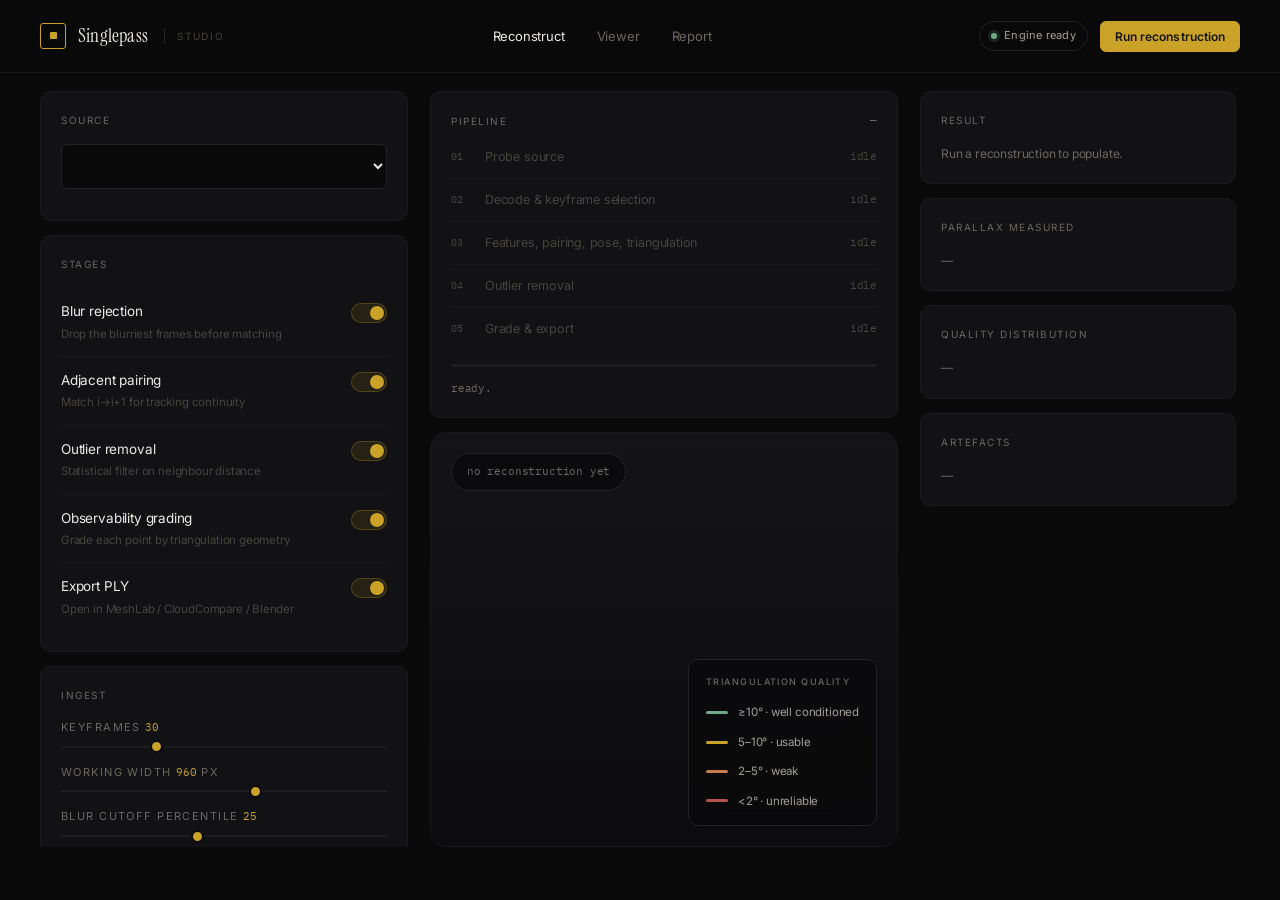
==== web/dashboard.html @ c39dc86f "pipeline: real SfM on drone footage + dashboard with stage toggles and live progress" ====
<!DOCTYPE html>
<html lang="en">
<head>
<meta charset="UTF-8">
<meta name="viewport" content="width=device-width, initial-scale=1">
<title>Singlepass Studio — Reconstruction</title>
<link rel="stylesheet" href="/web/styles.css">
<style>
  .work { display:grid; grid-template-columns: 372px 1fr 320px; gap:18px;
          height:calc(100vh - 72px - 36px); padding:18px 0; }
  .col  { display:flex; flex-direction:column; gap:14px; overflow-y:auto; padding-right:4px; }
  .col::-webkit-scrollbar{width:5px} .col::-webkit-scrollbar-thumb{background:var(--line);border-radius:3px}

  .toggle { display:flex; align-items:flex-start; justify-content:space-between;
            gap:14px; padding:13px 0; cursor:pointer; }
  .toggle + .toggle { border-top:1px solid var(--line-soft); }
  .toggle-t { font-size:13.5px; }
  .toggle-d { font-size:11.5px; color:var(--text-4); margin-top:3px; line-height:1.5; }
  .sw { width:36px; height:20px; border-radius:20px; background:var(--surface-3);
        border:1px solid var(--line); position:relative; flex:none; transition:all .25s var(--ease); margin-top:2px; }
  .sw::after { content:''; position:absolute; top:2px; left:2px; width:14px; height:14px;
               border-radius:50%; background:var(--text-3); transition:all .25s var(--ease); }
  .sw.on { background:var(--accent-lo); border-color:var(--accent-mid); }
  .sw.on::after { left:18px; background:var(--accent); }

  .rng { width:100%; -webkit-appearance:none; height:2px; background:var(--surface-3);
         border-radius:2px; outline:none; }
  .rng::-webkit-slider-thumb { -webkit-appearance:none; width:13px; height:13px; border-radius:50%;
         background:var(--accent); cursor:pointer; border:2px solid var(--bg); }

  .stg { display:grid; grid-template-columns:22px 1fr auto; gap:12px; align-items:center;
         padding:11px 0; font-size:12.5px; }
  .stg + .stg { border-top:1px solid var(--line-soft); }
  .stg-i { font-family:'IBM Plex Mono',monospace; font-size:10px; color:var(--text-4); }
  .stg-s { font-family:'IBM Plex Mono',monospace; font-size:10.5px; color:var(--text-4); }
  .stg.run .stg-i,.stg.run .stg-s{color:var(--accent)} .stg.run{color:var(--text)}
  .stg.ok .stg-i,.stg.ok .stg-s{color:var(--conf-high)}
  .stg.err .stg-i,.stg.err .stg-s{color:var(--conf-none)}
  .stg:not(.ok):not(.run):not(.err){color:var(--text-4)}

  #log { font-family:'IBM Plex Mono',monospace; font-size:10.5px; line-height:1.75;
         color:var(--text-3); max-height:150px; overflow-y:auto; }
  #log::-webkit-scrollbar{width:4px} #log::-webkit-scrollbar-thumb{background:var(--line)}
  #log b { color:var(--accent); font-weight:400; }
</style>
</head>
<body>

<header class="topbar">
  <div class="shell-wide topbar-inner">
    <a class="brand" href="/"><span class="brand-mark"></span>
      <span class="brand-name">Singlepass</span><span class="brand-sub">Studio</span></a>
    <nav class="nav">
      <a href="/" class="is-active">Reconstruct</a>
      <a href="/web/viewer.html">Viewer</a>
      <a href="/web/report.html">Report</a>
    </nav>
    <div class="row">
      <span class="pill" id="engine"><span class="dot dot-live"></span> Engine ready</span>
      <button class="btn btn-primary btn-sm" id="go">Run reconstruction</button>
    </div>
  </div>
</header>

<main class="shell-wide">
<div class="work">

  <!-- ══ LEFT — configuration ══ -->
  <div class="col">

    <div class="card">
      <div class="card-title">Source</div>
      <select class="input" id="video" style="font-size:12px"></select>
      <div id="vinfo" class="dim mono" style="font-size:11px;margin-top:11px;line-height:1.8"></div>
    </div>

    <div class="card">
      <div class="card-title">Stages</div>
      <div class="toggle" data-k="do_blur_filter">
        <div><div class="toggle-t">Blur rejection</div>
          <div class="toggle-d">Drop the blurriest frames before matching</div></div>
        <div class="sw on"></div>
      </div>
      <div class="toggle" data-k="also_adjacent">
        <div><div class="toggle-t">Adjacent pairing</div>
          <div class="toggle-d">Match i→i+1 for tracking continuity</div></div>
        <div class="sw on"></div>
      </div>
      <div class="toggle" data-k="do_outlier_filter">
        <div><div class="toggle-t">Outlier removal</div>
          <div class="toggle-d">Statistical filter on neighbour distance</div></div>
        <div class="sw on"></div>
      </div>
      <div class="toggle" data-k="do_observability">
        <div><div class="toggle-t">Observability grading</div>
          <div class="toggle-d">Grade each point by triangulation geometry</div></div>
        <div class="sw on"></div>
      </div>
      <div class="toggle" data-k="do_export_ply">
        <div><div class="toggle-t">Export PLY</div>
          <div class="toggle-d">Open in MeshLab / CloudCompare / Blender</div></div>
        <div class="sw on"></div>
      </div>
    </div>

    <div class="card">
      <div class="card-title">Ingest</div>
      <div class="field" style="margin-bottom:16px">
        <label class="field-label">Keyframes <span class="accent mono" id="l-kf">30</span></label>
        <input type="range" class="rng" id="target_keyframes" min="10" max="80" value="30">
      </div>
      <div class="field" style="margin-bottom:16px">
        <label class="field-label">Working width <span class="accent mono" id="l-w">960</span> px</label>
        <input type="range" class="rng" id="max_width" min="480" max="1280" step="80" value="960">
      </div>
      <div class="field">
        <label class="field-label">Blur cutoff percentile <span class="accent mono" id="l-b">25</span></label>
        <input type="range" class="rng" id="blur_percentile" min="0" max="60" step="5" value="25">
      </div>
    </div>

    <div class="card">
      <div class="card-title">Geometry</div>
      <div class="field" style="margin-bottom:16px">
        <label class="field-label">Detector</label>
        <div class="seg" style="width:100%">
          <button class="is-on" data-det="SIFT" style="flex:1">SIFT</button>
          <button data-det="AKAZE" style="flex:1">AKAZE</button>
          <button data-det="ORB" style="flex:1">ORB</button>
        </div>
      </div>
      <div class="field" style="margin-bottom:16px">
        <label class="field-label">Pair stride <span class="accent mono" id="l-s">6</span></label>
        <input type="range" class="rng" id="pair_stride" min="2" max="20" value="6">
        <div class="toggle-d" style="margin-top:7px">
          Wider stride opens the triangulation angle but costs match count.
        </div>
      </div>
      <div class="field" style="margin-bottom:16px">
        <label class="field-label">Camera FOV <span class="accent mono" id="l-f">78</span>°</label>
        <input type="range" class="rng" id="fov_deg" min="50" max="110" value="78">
      </div>
      <div class="field">
        <label class="field-label">Lowe ratio <span class="accent mono" id="l-r">0.75</span></label>
        <input type="range" class="rng" id="ratio_test" min="55" max="90" value="75">
      </div>
    </div>
  </div>

  <!-- ══ CENTRE — stage + cloud ══ -->
  <div class="col">
    <div class="card" style="flex:none">
      <div class="row-between" style="margin-bottom:6px">
        <div class="card-title" style="margin:0">Pipeline</div>
        <span class="mono dim" style="font-size:11px" id="elapsed">—</span>
      </div>
      <div id="stages">
        <div class="stg" data-s="probe"><span class="stg-i">01</span><span>Probe source</span><span class="stg-s">idle</span></div>
        <div class="stg" data-s="ingest"><span class="stg-i">02</span><span>Decode &amp; keyframe selection</span><span class="stg-s">idle</span></div>
        <div class="stg" data-s="sfm"><span class="stg-i">03</span><span>Features, pairing, pose, triangulation</span><span class="stg-s">idle</span></div>
        <div class="stg" data-s="cleanup"><span class="stg-i">04</span><span>Outlier removal</span><span class="stg-s">idle</span></div>
        <div class="stg" data-s="export"><span class="stg-i">05</span><span>Grade &amp; export</span><span class="stg-s">idle</span></div>
      </div>
      <div class="bar" style="margin-top:14px"><span id="bar" style="width:0%;background:var(--accent)"></span></div>
      <div id="log" style="margin-top:12px">ready.</div>
    </div>

    <div class="stage" style="flex:1;min-height:340px">
      <canvas id="cv"></canvas>
      <div class="stage-overlay">
        <div class="hud" id="hud"><span class="dim">no reconstruction yet</span></div>
        <div class="legend">
          <span class="label" style="font-size:9px;margin-bottom:3px">Triangulation quality</span>
          <div class="legend-row"><span class="legend-sw" style="background:var(--conf-high)"></span> ≥10° · well conditioned</div>
          <div class="legend-row"><span class="legend-sw" style="background:var(--conf-mid)"></span> 5–10° · usable</div>
          <div class="legend-row"><span class="legend-sw" style="background:var(--conf-low)"></span> 2–5° · weak</div>
          <div class="legend-row"><span class="legend-sw" style="background:var(--conf-none)"></span> &lt;2° · unreliable</div>
        </div>
      </div>
    </div>
  </div>

  <!-- ══ RIGHT — results ══ -->
  <div class="col">
    <div class="card">
      <div class="card-title">Result</div>
      <div id="kv"><div class="dim" style="font-size:12px">Run a reconstruction to populate.</div></div>
    </div>
    <div class="card">
      <div class="card-title">Parallax measured</div>
      <div id="para"><div class="dim" style="font-size:12px">—</div></div>
    </div>
    <div class="card">
      <div class="card-title">Quality distribution</div>
      <div id="dist"><div class="dim" style="font-size:12px">—</div></div>
    </div>
    <div class="card">
      <div class="card-title">Artefacts</div>
      <div id="arte"><div class="dim" style="font-size:12px">—</div></div>
    </div>
  </div>

</div>
</main>

<script type="module">
const $ = s => document.querySelector(s);
const cfg = {
  do_blur_filter:true, also_adjacent:true, do_outlier_filter:true,
  do_observability:true, do_export_ply:true,
  target_keyframes:30, max_width:960, blur_percentile:25,
  detector:'SIFT', pair_stride:6, fov_deg:78, ratio_test:0.75,
};

/* ── controls ── */
document.querySelectorAll('.toggle').forEach(t => t.onclick = () => {
  const sw = t.querySelector('.sw'); sw.classList.toggle('on');
  cfg[t.dataset.k] = sw.classList.contains('on');
});
const bind = (id, label, fmt = v => v) => {
  const el = $('#'+id);
  el.oninput = () => { const v = +el.value; cfg[id] = fmt(v); $(label).textContent = fmt(v); };
};
bind('target_keyframes','#l-kf'); bind('max_width','#l-w'); bind('blur_percentile','#l-b');
bind('pair_stride','#l-s'); bind('fov_deg','#l-f');
$('#ratio_test').oninput = e => { cfg.ratio_test = +e.target.value/100; $('#l-r').textContent = cfg.ratio_test.toFixed(2); };
document.querySelectorAll('[data-det]').forEach(b => b.onclick = () => {
  document.querySelectorAll('[data-det]').forEach(x => x.classList.remove('is-on'));
  b.classList.add('is-on'); cfg.detector = b.dataset.det;
});

/* ── videos ── */
let videos = [];
fetch('/api/videos').then(r=>r.json()).then(d => {
  videos = d.videos;
  $('#video').innerHTML = videos.map((v,i)=>`<option value="${i}">${v.name}</option>`).join('');
  showInfo();
});
$('#video').onchange = showInfo;
function showInfo(){
  const v = videos[+$('#video').value]; if(!v) return;
  $('#vinfo').innerHTML =
    `${v.width}×${v.height} · ${v.fps} fps<br>${v.frames} frames · ${v.duration_s}s · ${v.size_mb} MB`;
}

/* ── run ── */
const log = m => { const l=$('#log'); l.innerHTML += '<br>'+m; l.scrollTop = l.scrollHeight; };
const setStage = (s, cls, txt) => {
  const el = document.querySelector(`[data-s="${s}"]`); if(!el) return;
  el.className = 'stg ' + cls;
  el.querySelector('.stg-s').textContent = txt;
};

let t0 = 0, timer = null;
$('#go').onclick = () => {
  const v = videos[+$('#video').value]; if(!v) return alert('no video found');
  document.querySelectorAll('.stg').forEach(s => { s.className='stg'; s.querySelector('.stg-s').textContent='queued'; });
  $('#log').innerHTML = 'starting…'; $('#bar').style.width='0%';
  $('#engine').innerHTML = '<span class="dot dot-live"></span> Running';
  t0 = Date.now();
  clearInterval(timer);
  timer = setInterval(()=> $('#elapsed').textContent = ((Date.now()-t0)/1000).toFixed(1)+' s', 100);

  fetch('/api/run', {method:'POST',headers:{'Content-Type':'application/json'},
    body: JSON.stringify({video: v.path, ...cfg})})
    .then(r=>r.json()).then(({job_id}) => listen(job_id));
};

function listen(id){
  const es = new EventSource(`/api/stream/${id}`);
  es.addEventListener('stage', e => {
    const d = JSON.parse(e.data);
    if(d.status==='running'){ setStage(d.stage,'run','running'); log(`<b>${d.stage}</b> started`); }
    if(d.status==='done'){
      setStage(d.stage,'ok', d.seconds ? d.seconds+'s' : 'done');
      log(`<b>${d.stage}</b> done ${d.seconds?d.seconds+'s':''}`);
    }
  });
  es.addEventListener('progress', e => {
    const d = JSON.parse(e.data);
    $('#bar').style.width = Math.round(d.frac*100)+'%';
    const el = document.querySelector(`[data-s="${d.stage}"] .stg-s`);
    if(el) el.textContent = Math.round(d.frac*100)+'%';
  });
  es.addEventListener('error', e => {
    try{ const d=JSON.parse(e.data); log('<span style="color:var(--conf-none)">ERROR '+d.error+'</span>'); }catch{}
  });
  es.addEventListener('done', e => { render(JSON.parse(e.data).result); });
  es.addEventListener('eof', () => { es.close(); clearInterval(timer);
    $('#engine').innerHTML = '<span class="dot dot-live"></span> Engine ready'; });
}

/* ── results ── */
function render(r){
  if(!r || !r.ok) return;
  $('#bar').style.width='100%';
  const s = r.sfm||{}, c = r.cloud||{}, i = r.ingest||{};
  const row=(k,v,col)=>`<div class="kv"><span class="kv-k">${k}</span><span class="kv-v"${col?` style="color:${col}"`:''}>${v}</span></div>`;

  $('#kv').innerHTML =
    row('Total time', r.total_seconds+' s', 'var(--accent)') +
    row('Keyframes', i.keyframes) +
    row('Blur rejected', i.rejected_blur) +
    row('Pairs solved', `${s.pairs_solved}/${s.pairs_attempted}`) +
    row('Mean matches', s.mean_matches) +
    row('Mean inliers', s.mean_inliers) +
    row('Points', (c.points||0).toLocaleString()) +
    (r.cleanup ? row('Outliers cut', r.cleanup.removed+` (${r.cleanup.removed_pct}%)`) : '');

  const adj = s.mean_parallax_adjacent, wide = s.mean_parallax_wide;
  const grade = a => a>=10?'var(--conf-high)':a>=5?'var(--conf-mid)':a>=2?'var(--conf-low)':'var(--conf-none)';
  $('#para').innerHTML =
    row('Adjacent (i→i+1)', adj!=null?adj.toFixed(2)+'°':'—', adj!=null?grade(adj):null) +
    row(`Wide (i→i+${cfg.pair_stride})`, wide!=null?wide.toFixed(2)+'°':'—', wide!=null?grade(wide):null) +
    `<p class="dim" style="font-size:11px;line-height:1.65;margin-top:12px">
      Depth uncertainty scales as Z²∕(f·B). Below 2° triangulation is numerically
      unreliable regardless of match count.</p>`;

  const g = c.grade_pct||{}, names={3:'≥10° conditioned',2:'5–10° usable',1:'2–5° weak',0:'<2° unreliable'};
  const cols={3:'var(--conf-high)',2:'var(--conf-mid)',1:'var(--conf-low)',0:'var(--conf-none)'};
  $('#dist').innerHTML = [3,2,1,0].map(k=>`
    <div style="margin-bottom:11px">
      <div class="row-between" style="font-size:11.5px;margin-bottom:5px">
        <span class="muted">${names[k]}</span><span class="mono">${(g[k]||0).toFixed(1)} %</span></div>
      <div class="bar"><span style="width:${g[k]||0}%;background:${cols[k]}"></span></div>
    </div>`).join('');

  $('#arte').innerHTML =
    `<div class="dim mono" style="font-size:10.5px;line-height:1.9;word-break:break-all">
      ${r.ply?'PLY &nbsp;'+r.ply.split(/[\\\\/]/).slice(-2).join('/')+'<br>':''}
      JSON &nbsp;${(r.viewer_json||'').split(/[\\\\/]/).slice(-2).join('/')}
     </div>`;

  $('#hud').innerHTML =
    `<span><span class="dim">POINTS</span> ${(c.points||0).toLocaleString()}</span>
     <span class="sep"></span><span><span class="dim">PAIRS</span> ${s.pairs_solved}</span>
     <span class="sep"></span><span class="accent">${r.total_seconds}s</span>`;

  fetch('/api/cloud?path='+encodeURIComponent(r.viewer_json)).then(x=>x.json()).then(draw);
}

/* ── point cloud viewer ── */
const CG = {3:[111,169,138],2:[201,162,39],1:[199,125,74],0:[180,84,74]};
let CLOUD=null, yaw=-0.5, pitch=0.5, dist=115, spin=true, drag=false, lx=0, ly=0;
const cv=$('#cv'), cx=cv.getContext('2d');
new ResizeObserver(()=>{const d=Math.min(devicePixelRatio||1,2),r=cv.getBoundingClientRect();
  cv.width=r.width*d;cv.height=r.height*d;cx.setTransform(d,0,0,d,0,0);}).observe(cv);
cv.onpointerdown=e=>{drag=true;spin=false;lx=e.clientX;ly=e.clientY;cv.setPointerCapture(e.pointerId)};
cv.onpointerup=e=>{drag=false};
cv.onpointermove=e=>{if(!drag)return; yaw+=(e.clientX-lx)*.006;
  pitch=Math.max(.05,Math.min(1.5,pitch+(e.clientY-ly)*.005)); lx=e.clientX; ly=e.clientY;};
cv.onwheel=e=>{e.preventDefault(); dist=Math.max(30,Math.min(320,dist*(1+Math.sign(e.deltaY)*.09)))};

function draw(d){
  const n=d.count, P=new Float32Array(d.positions), C=d.colours?new Float32Array(d.colours):null;
  CLOUD={n,P,C,G:d.grades||[]};
}
(function loop(){
  const W=cv.clientWidth,H=cv.clientHeight;
  const g=cx.createLinearGradient(0,0,0,H); g.addColorStop(0,'#141417'); g.addColorStop(1,'#0C0C0E');
  cx.fillStyle=g; cx.fillRect(0,0,W,H);
  if(CLOUD){
    if(spin) yaw+=.0018;
    const cp=Math.cos(pitch),sp=Math.sin(pitch),cy=Math.cos(yaw),sy=Math.sin(yaw);
    const eye=[dist*cp*sy,dist*cp*cy,dist*sp];
    const f=nrm([-eye[0],-eye[1],-eye[2]]), r=nrm(crs(f,[0,0,1])), u=crs(r,f), fl=H*1.1;
    const buf=[];
    for(let k=0;k<CLOUD.n;k++){
      const dx=CLOUD.P[k*3]-eye[0],dy=CLOUD.P[k*3+1]-eye[1],dz=CLOUD.P[k*3+2]-eye[2];
      const z=dx*f[0]+dy*f[1]+dz*f[2]; if(z<3) continue;
      const sx=W/2+(dx*r[0]+dy*r[1]+dz*r[2])/z*fl, sy2=H/2-(dx*u[0]+dy*u[1]+dz*u[2])/z*fl;
      if(sx<-8||sx>W+8||sy2<-8||sy2>H+8) continue;
      buf.push([sx,sy2,z,k]);
    }
    buf.sort((a,b)=>b[2]-a[2]);
    for(const [sx,sy2,z,k] of buf){
      const c = CG[CLOUD.G[k]??3];
      cx.globalAlpha=Math.max(.2,Math.min(1,1-(z-40)/220));
      cx.fillStyle=`rgb(${c[0]},${c[1]},${c[2]})`;
      const s=Math.max(1,90/z); cx.fillRect(sx,sy2,s,s);
    }
    cx.globalAlpha=1;
  }
  requestAnimationFrame(loop);
})();
function crs(a,b){return [a[1]*b[2]-a[2]*b[1],a[2]*b[0]-a[0]*b[2],a[0]*b[1]-a[1]*b[0]]}
function nrm(a){const m=Math.hypot(...a)||1;return [a[0]/m,a[1]/m,a[2]/m]}
</script>
</body>
</html>
---- web/styles.css ----
/* ============================================================
   Singlepass Studio — design system
   Reference: precision survey instruments. Brass, graphite, glass.
   Principles: restraint, generous space, one accent, real hierarchy.
   ============================================================ */

@import url('https://fonts.googleapis.com/css2?family=Instrument+Serif:ital@0;1&family=Inter:wght@300;400;500;600&family=IBM+Plex+Mono:wght@300;400;500&display=swap');

:root {
  /* surfaces — warm near-black, not blue-black */
  --bg:         #0A0A0B;
  --surface:    #121214;
  --surface-2:  #17171A;
  --surface-3:  #1D1D21;

  /* lines — barely there */
  --line:       #232327;
  --line-soft:  #1A1A1E;

  /* type */
  --text:       #EDEBE7;
  --text-2:     #A3A099;
  --text-3:     #6B6862;
  --text-4:     #46443F;

  /* the single accent: brass */
  --accent:     #C9A227;
  --accent-lo:  rgba(201, 162, 39, 0.10);
  --accent-mid: rgba(201, 162, 39, 0.28);
  --accent-hi:  #E3C567;

  /* confidence scale — muted, never garish */
  --conf-high:  #6FA98A;
  --conf-mid:   #C9A227;
  --conf-low:   #C77D4A;
  --conf-none:  #B4544A;

  /* rhythm */
  --r-sm: 6px;
  --r:    10px;
  --r-lg: 16px;

  --ease: cubic-bezier(0.22, 1, 0.36, 1);
}

* { box-sizing: border-box; margin: 0; padding: 0; }

html { -webkit-font-smoothing: antialiased; -moz-osx-font-smoothing: grayscale; }

body {
  background: var(--bg);
  color: var(--text);
  font-family: 'Inter', system-ui, -apple-system, sans-serif;
  font-weight: 400;
  line-height: 1.6;
  min-height: 100vh;
  letter-spacing: -0.011em;
}

/* ── type scale ─────────────────────────────────────────── */

.display {
  font-family: 'Instrument Serif', Georgia, serif;
  font-weight: 400;
  letter-spacing: -0.02em;
  line-height: 1.05;
}

.display-xl { font-size: clamp(48px, 7vw, 88px); }
.display-lg { font-size: clamp(36px, 5vw, 56px); }
.display-md { font-size: 32px; }

.label {
  font-size: 10px;
  font-weight: 500;
  letter-spacing: 0.16em;
  text-transform: uppercase;
  color: var(--text-3);
}

.mono {
  font-family: 'IBM Plex Mono', ui-monospace, monospace;
  font-variant-numeric: tabular-nums;
  letter-spacing: -0.01em;
}

.muted  { color: var(--text-2); }
.dim    { color: var(--text-3); }
.accent { color: var(--accent); }

.lede {
  font-size: 17px;
  line-height: 1.7;
  color: var(--text-2);
  font-weight: 300;
  max-width: 58ch;
}

/* ── layout ─────────────────────────────────────────────── */

.shell     { max-width: 1320px; margin: 0 auto; padding: 0 48px; }
.shell-wide{ max-width: 1600px; margin: 0 auto; padding: 0 40px; }

.stack-xs > * + * { margin-top: 8px; }
.stack-sm > * + * { margin-top: 16px; }
.stack    > * + * { margin-top: 28px; }
.stack-lg > * + * { margin-top: 56px; }
.stack-xl > * + * { margin-top: 96px; }

/* ── chrome ─────────────────────────────────────────────── */

.topbar {
  position: sticky;
  top: 0;
  z-index: 60;
  backdrop-filter: blur(20px) saturate(140%);
  background: rgba(10, 10, 11, 0.72);
  border-bottom: 1px solid var(--line-soft);
}

.topbar-inner {
  height: 72px;
  display: flex;
  align-items: center;
  justify-content: space-between;
  gap: 40px;
}

.brand {
  display: flex;
  align-items: center;
  gap: 12px;
  text-decoration: none;
  color: var(--text);
}

.brand-mark {
  width: 26px; height: 26px;
  border: 1px solid var(--accent);
  border-radius: 3px;
  display: grid;
  place-items: center;
  position: relative;
}
.brand-mark::after {
  content: '';
  width: 7px; height: 7px;
  background: var(--accent);
  border-radius: 1px;
}

.brand-name {
  font-family: 'Instrument Serif', Georgia, serif;
  font-size: 19px;
  letter-spacing: 0.01em;
}
.brand-sub {
  font-size: 10px;
  letter-spacing: 0.18em;
  text-transform: uppercase;
  color: var(--text-4);
  padding-left: 12px;
  margin-left: 4px;
  border-left: 1px solid var(--line);
}

.nav { display: flex; gap: 4px; align-items: center; }

.nav a {
  color: var(--text-3);
  text-decoration: none;
  font-size: 13px;
  padding: 8px 14px;
  border-radius: var(--r-sm);
  transition: color .25s var(--ease), background .25s var(--ease);
}
.nav a:hover { color: var(--text); background: var(--surface-2); }
.nav a.is-active { color: var(--text); }

/* ── buttons ────────────────────────────────────────────── */

.btn {
  display: inline-flex;
  align-items: center;
  justify-content: center;
  gap: 9px;
  padding: 11px 22px;
  border-radius: var(--r-sm);
  border: 1px solid var(--line);
  background: transparent;
  color: var(--text);
  font-family: inherit;
  font-size: 13px;
  font-weight: 500;
  letter-spacing: 0.005em;
  cursor: pointer;
  text-decoration: none;
  transition: all .28s var(--ease);
}
.btn:hover { border-color: var(--text-4); background: var(--surface-2); }

.btn-primary {
  background: var(--accent);
  border-color: var(--accent);
  color: #17140A;
  font-weight: 600;
}
.btn-primary:hover {
  background: var(--accent-hi);
  border-color: var(--accent-hi);
  transform: translateY(-1px);
}

.btn-ghost { border-color: transparent; color: var(--text-2); }
.btn-ghost:hover { color: var(--text); background: var(--surface-2); }

.btn-sm { padding: 7px 14px; font-size: 12px; }

/* ── surfaces ───────────────────────────────────────────── */

.panel {
  background: var(--surface);
  border: 1px solid var(--line-soft);
  border-radius: var(--r-lg);
}

.panel-pad { padding: 32px; }

.divider { height: 1px; background: var(--line-soft); border: 0; }

/* ── metric readouts ────────────────────────────────────── */

.metric { display: flex; flex-direction: column; gap: 6px; }

.metric-value {
  font-family: 'Instrument Serif', Georgia, serif;
  font-size: 42px;
  line-height: 1;
  letter-spacing: -0.02em;
  font-variant-numeric: tabular-nums;
}
.metric-value .unit {
  font-family: 'IBM Plex Mono', monospace;
  font-size: 14px;
  color: var(--text-3);
  margin-left: 4px;
  letter-spacing: 0;
}

.metric-label {
  font-size: 11px;
  letter-spacing: 0.13em;
  text-transform: uppercase;
  color: var(--text-3);
}
.metric-note { font-size: 12px; color: var(--text-4); }

/* ── pills / chips ──────────────────────────────────────── */

.pill {
  display: inline-flex;
  align-items: center;
  gap: 7px;
  padding: 5px 11px;
  border: 1px solid var(--line);
  border-radius: 100px;
  font-size: 11px;
  color: var(--text-2);
  letter-spacing: 0.02em;
}
.pill-accent { border-color: var(--accent-mid); color: var(--accent); background: var(--accent-lo); }

.dot { width: 6px; height: 6px; border-radius: 50%; flex: none; }
.dot-live { background: var(--conf-high); box-shadow: 0 0 0 3px rgba(111,169,138,.16); animation: breathe 2.6s ease-in-out infinite; }
@keyframes breathe { 0%,100%{opacity:1} 50%{opacity:.42} }

/* ── forms ──────────────────────────────────────────────── */

.field { display: flex; flex-direction: column; gap: 9px; }

.field-label {
  font-size: 11px;
  letter-spacing: 0.13em;
  text-transform: uppercase;
  color: var(--text-3);
}

.input {
  width: 100%;
  padding: 13px 16px;
  background: var(--bg);
  border: 1px solid var(--line);
  border-radius: var(--r-sm);
  color: var(--text);
  font-family: 'IBM Plex Mono', monospace;
  font-size: 13px;
  transition: border-color .25s var(--ease), box-shadow .25s var(--ease);
}
.input::placeholder { color: var(--text-4); }
.input:focus {
  outline: none;
  border-color: var(--accent-mid);
  box-shadow: 0 0 0 3px var(--accent-lo);
}

.seg {
  display: inline-flex;
  padding: 3px;
  background: var(--bg);
  border: 1px solid var(--line);
  border-radius: var(--r-sm);
  gap: 2px;
}
.seg button {
  padding: 8px 18px;
  border: 0;
  background: transparent;
  color: var(--text-3);
  font-family: inherit;
  font-size: 12px;
  border-radius: 4px;
  cursor: pointer;
  transition: all .22s var(--ease);
}
.seg button:hover { color: var(--text-2); }
.seg button.is-on { background: var(--surface-3); color: var(--text); }

/* ── dropzone ───────────────────────────────────────────── */

.dropzone {
  border: 1px dashed var(--line);
  border-radius: var(--r-lg);
  padding: 72px 40px;
  text-align: center;
  transition: all .3s var(--ease);
  cursor: pointer;
  background:
    radial-gradient(600px 200px at 50% 0%, rgba(201,162,39,.035), transparent 70%);
}
.dropzone:hover {
  border-color: var(--accent-mid);
  background:
    radial-gradient(600px 200px at 50% 0%, rgba(201,162,39,.07), transparent 70%);
}

/* ── pipeline ───────────────────────────────────────────── */

.pipe { display: flex; flex-direction: column; }

.pipe-step {
  display: grid;
  grid-template-columns: 30px 1fr auto;
  gap: 20px;
  align-items: start;
  padding: 18px 0;
  position: relative;
}
.pipe-step + .pipe-step { border-top: 1px solid var(--line-soft); }

.pipe-idx {
  font-family: 'IBM Plex Mono', monospace;
  font-size: 11px;
  color: var(--text-4);
  padding-top: 3px;
}
.pipe-name { font-size: 14px; font-weight: 500; }
.pipe-desc { font-size: 12.5px; color: var(--text-3); margin-top: 3px; line-height: 1.55; }

.pipe-state {
  font-family: 'IBM Plex Mono', monospace;
  font-size: 11px;
  color: var(--text-4);
  padding-top: 3px;
  white-space: nowrap;
}
.pipe-step.is-done .pipe-idx  { color: var(--conf-high); }
.pipe-step.is-done .pipe-state{ color: var(--conf-high); }
.pipe-step.is-live .pipe-idx  { color: var(--accent); }
.pipe-step.is-live .pipe-state{ color: var(--accent); }
.pipe-step.is-live .pipe-name { color: var(--text); }
.pipe-step:not(.is-done):not(.is-live) .pipe-name { color: var(--text-3); }

/* ── viewer ─────────────────────────────────────────────── */

.viewer-grid {
  display: grid;
  grid-template-columns: 1fr 348px;
  gap: 20px;
  height: calc(100vh - 72px - 40px);
  padding: 20px 0;
}

.stage {
  position: relative;
  background: var(--surface);
  border: 1px solid var(--line-soft);
  border-radius: var(--r-lg);
  overflow: hidden;
}
.stage canvas { display: block; width: 100%; height: 100%; }

.stage-overlay {
  position: absolute;
  inset: 0;
  pointer-events: none;
  padding: 20px;
  display: flex;
  flex-direction: column;
  justify-content: space-between;
}
.stage-overlay > * { pointer-events: auto; }

.hud {
  display: inline-flex;
  align-items: center;
  gap: 14px;
  padding: 9px 15px;
  background: rgba(10,10,11,.76);
  backdrop-filter: blur(14px);
  border: 1px solid var(--line);
  border-radius: 100px;
  font-family: 'IBM Plex Mono', monospace;
  font-size: 11px;
  color: var(--text-2);
  align-self: flex-start;
}
.hud .sep { width: 1px; height: 11px; background: var(--line); }

.tools {
  align-self: flex-start;
  display: flex;
  gap: 3px;
  padding: 4px;
  background: rgba(10,10,11,.76);
  backdrop-filter: blur(14px);
  border: 1px solid var(--line);
  border-radius: var(--r-sm);
}
.tool {
  width: 34px; height: 34px;
  display: grid; place-items: center;
  border: 0; border-radius: 5px;
  background: transparent;
  color: var(--text-3);
  cursor: pointer;
  transition: all .2s var(--ease);
}
.tool:hover { background: var(--surface-3); color: var(--text); }
.tool.is-on { background: var(--accent); color: #17140A; }

/* ── legend ─────────────────────────────────────────────── */

.legend {
  display: flex;
  flex-direction: column;
  gap: 11px;
  padding: 15px 17px;
  background: rgba(10,10,11,.76);
  backdrop-filter: blur(14px);
  border: 1px solid var(--line);
  border-radius: var(--r);
  align-self: flex-end;
}
.legend-row {
  display: flex; align-items: center; gap: 10px;
  font-size: 11.5px; color: var(--text-2);
}
.legend-sw { width: 22px; height: 3px; border-radius: 2px; flex: none; }

/* ── side panel ─────────────────────────────────────────── */

.side {
  display: flex;
  flex-direction: column;
  gap: 16px;
  overflow-y: auto;
  padding-right: 4px;
}
.side::-webkit-scrollbar { width: 5px; }
.side::-webkit-scrollbar-thumb { background: var(--line); border-radius: 3px; }

.card { background: var(--surface); border: 1px solid var(--line-soft); border-radius: var(--r); padding: 20px; }
.card-title {
  font-size: 10px; letter-spacing: 0.15em; text-transform: uppercase;
  color: var(--text-3); margin-bottom: 16px;
}

.kv { display: flex; justify-content: space-between; align-items: baseline; padding: 8px 0; font-size: 13px; }
.kv + .kv { border-top: 1px solid var(--line-soft); }
.kv-k { color: var(--text-3); font-size: 12.5px; }
.kv-v { font-family: 'IBM Plex Mono', monospace; font-variant-numeric: tabular-nums; }

.meas {
  display: grid;
  grid-template-columns: 1fr auto;
  gap: 10px;
  padding: 12px 0;
  align-items: center;
}
.meas + .meas { border-top: 1px solid var(--line-soft); }
.meas-name { font-size: 13px; }
.meas-sub { font-size: 11px; color: var(--text-4); font-family:'IBM Plex Mono',monospace; margin-top: 2px; }
.meas-val { font-family: 'IBM Plex Mono', monospace; font-size: 15px; color: var(--accent); }

/* ── bars ───────────────────────────────────────────────── */

.bar { height: 3px; background: var(--surface-3); border-radius: 2px; overflow: hidden; }
.bar > span { display: block; height: 100%; border-radius: 2px; transition: width 1s var(--ease); }

/* ── tables ─────────────────────────────────────────────── */

.table { width: 100%; border-collapse: collapse; font-size: 13px; }
.table th {
  text-align: left;
  font-size: 10px; letter-spacing: .14em; text-transform: uppercase;
  color: var(--text-4); font-weight: 500;
  padding: 0 16px 14px 0;
  border-bottom: 1px solid var(--line);
}
.table th:last-child, .table td:last-child { text-align: right; padding-right: 0; }
.table td { padding: 15px 16px 15px 0; border-bottom: 1px solid var(--line-soft); }
.table tr:last-child td { border-bottom: 0; }
.table .num { font-family: 'IBM Plex Mono', monospace; font-variant-numeric: tabular-nums; }

/* ── misc ───────────────────────────────────────────────── */

.grid-2 { display: grid; grid-template-columns: repeat(2, 1fr); gap: 20px; }
.grid-3 { display: grid; grid-template-columns: repeat(3, 1fr); gap: 20px; }
.grid-4 { display: grid; grid-template-columns: repeat(4, 1fr); gap: 20px; }

.row { display: flex; align-items: center; gap: 12px; }
.row-between { display: flex; align-items: center; justify-content: space-between; gap: 20px; }
.spacer { flex: 1; }

.rule-top { border-top: 1px solid var(--line-soft); padding-top: 28px; }

footer {
  border-top: 1px solid var(--line-soft);
  margin-top: 120px;
  padding: 40px 0 56px;
  color: var(--text-4);
  font-size: 12px;
}

@media (max-width: 1100px) {
  .viewer-grid { grid-template-columns: 1fr; height: auto; }
  .stage { height: 60vh; }
  .grid-4 { grid-template-columns: repeat(2, 1fr); }
  .grid-3 { grid-template-columns: 1fr; }
  .shell, .shell-wide { padding: 0 24px; }
}
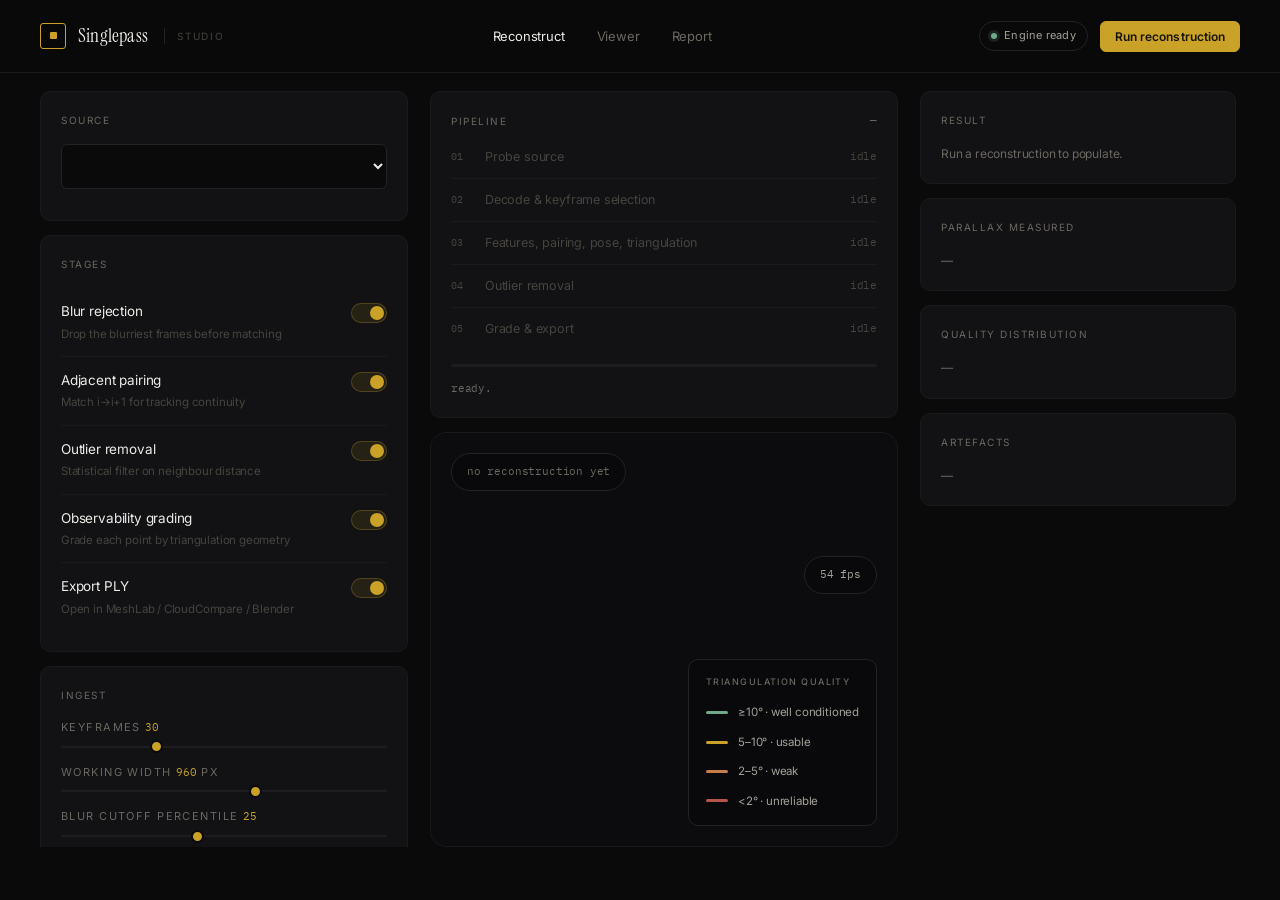
==== commit 654fe0fe: "incremental SfM: global reconstruction via tracks + PnP; WebGL viewer with true colour and camera tr" ====
--- a/web/dashboard.html
+++ b/web/dashboard.html
@@ -122,6 +122,17 @@
     <div class="card">
       <div class="card-title">Geometry</div>
       <div class="field" style="margin-bottom:16px">
+        <label class="field-label">Reconstruction</label>
+        <div class="seg" style="width:100%">
+          <button class="is-on" data-mode="incremental" style="flex:1">Incremental</button>
+          <button data-mode="pairwise" style="flex:1">Pairwise</button>
+        </div>
+        <div class="toggle-d" style="margin-top:7px">
+          Incremental solves one global frame via tracks + PnP. Pairwise is the
+          naive baseline — 53 independent scenes at 53 scales.
+        </div>
+      </div>
+      <div class="field" style="margin-bottom:16px">
         <label class="field-label">Detector</label>
         <div class="seg" style="width:100%">
           <button class="is-on" data-det="SIFT" style="flex:1">SIFT</button>
@@ -143,6 +154,29 @@
       <div class="field">
         <label class="field-label">Lowe ratio <span class="accent mono" id="l-r">0.75</span></label>
         <input type="range" class="rng" id="ratio_test" min="55" max="90" value="75">
+      </div>
+    </div>
+    <div class="card">
+      <div class="card-title">Render</div>
+      <div class="field" style="margin-bottom:16px">
+        <label class="field-label">Colour</label>
+        <div class="seg" style="width:100%">
+          <button class="is-on" data-col="photo" style="flex:1">True colour</button>
+          <button data-col="quality" style="flex:1">Quality</button>
+        </div>
+      </div>
+      <div class="field" style="margin-bottom:16px">
+        <label class="field-label">Min quality <span class="accent mono" id="l-mg">all</span></label>
+        <input type="range" class="rng" id="mingrade" min="0" max="3" value="0">
+      </div>
+      <div class="field" style="margin-bottom:16px">
+        <label class="field-label">Point size <span class="accent mono" id="l-ps">260</span></label>
+        <input type="range" class="rng" id="pscale" min="80" max="700" step="20" value="260">
+      </div>
+      <div class="row" style="gap:8px">
+        <button class="btn btn-sm" id="b-spin" style="flex:1">Pause</button>
+        <button class="btn btn-sm" id="b-cams" style="flex:1">Cameras</button>
+        <button class="btn btn-sm" id="b-reset" style="flex:1">Reset</button>
       </div>
     </div>
   </div>
@@ -169,6 +203,7 @@
       <canvas id="cv"></canvas>
       <div class="stage-overlay">
         <div class="hud" id="hud"><span class="dim">no reconstruction yet</span></div>
+        <div class="hud" style="align-self:flex-end"><span class="mono" id="fps">— fps</span></div>
         <div class="legend">
           <span class="label" style="font-size:9px;margin-bottom:3px">Triangulation quality</span>
           <div class="legend-row"><span class="legend-sw" style="background:var(--conf-high)"></span> ≥10° · well conditioned</div>
@@ -209,7 +244,7 @@
   do_blur_filter:true, also_adjacent:true, do_outlier_filter:true,
   do_observability:true, do_export_ply:true,
   target_keyframes:30, max_width:960, blur_percentile:25,
-  detector:'SIFT', pair_stride:6, fov_deg:78, ratio_test:0.75,
+  detector:'SIFT', pair_stride:6, fov_deg:78, ratio_test:0.75, mode:'incremental',
 };
 
 /* ── controls ── */
@@ -297,21 +332,34 @@
   const s = r.sfm||{}, c = r.cloud||{}, i = r.ingest||{};
   const row=(k,v,col)=>`<div class="kv"><span class="kv-k">${k}</span><span class="kv-v"${col?` style="color:${col}"`:''}>${v}</span></div>`;
 
+  const inc = s.cameras_registered !== undefined;   // incremental vs pairwise summary
   $('#kv').innerHTML =
     row('Total time', r.total_seconds+' s', 'var(--accent)') +
     row('Keyframes', i.keyframes) +
     row('Blur rejected', i.rejected_blur) +
-    row('Pairs solved', `${s.pairs_solved}/${s.pairs_attempted}`) +
-    row('Mean matches', s.mean_matches) +
-    row('Mean inliers', s.mean_inliers) +
+    (inc
+      ? row('Cameras solved', `${s.cameras_registered}/${s.keyframes}`,
+            s.cameras_registered===s.keyframes?'var(--conf-high)':null) +
+        row('Reprojection err', s.mean_reproj_px+' px',
+            s.mean_reproj_px<1?'var(--conf-high)':'var(--conf-low)') +
+        row('Tracks', `${s.tracks_triangulated}/${s.tracks_total}`) +
+        row('Mean track len', s.mean_track_length) +
+        row('Longest track', s.max_track_length+' frames')
+      : row('Pairs solved', `${s.pairs_solved}/${s.pairs_attempted}`) +
+        row('Mean matches', s.mean_matches) +
+        row('Mean inliers', s.mean_inliers)) +
     row('Points', (c.points||0).toLocaleString()) +
     (r.cleanup ? row('Outliers cut', r.cleanup.removed+` (${r.cleanup.removed_pct}%)`) : '');
 
-  const adj = s.mean_parallax_adjacent, wide = s.mean_parallax_wide;
   const grade = a => a>=10?'var(--conf-high)':a>=5?'var(--conf-mid)':a>=2?'var(--conf-low)':'var(--conf-none)';
-  $('#para').innerHTML =
-    row('Adjacent (i→i+1)', adj!=null?adj.toFixed(2)+'°':'—', adj!=null?grade(adj):null) +
-    row(`Wide (i→i+${cfg.pair_stride})`, wide!=null?wide.toFixed(2)+'°':'—', wide!=null?grade(wide):null) +
+  const deg = v => v!=null ? (+v).toFixed(2)+'°' : '—';
+  $('#para').innerHTML = (inc
+      ? row('Seed pair', s.seed_pair) +
+        row('Seed parallax', deg(s.seed_parallax_deg), grade(s.seed_parallax_deg)) +
+        row('Mean (multi-view)', deg(s.mean_parallax_deg), grade(s.mean_parallax_deg)) +
+        row('Median', deg(s.median_parallax_deg), grade(s.median_parallax_deg))
+      : row('Adjacent (i→i+1)', deg(s.mean_parallax_adjacent), grade(s.mean_parallax_adjacent)) +
+        row(`Wide (i→i+${cfg.pair_stride})`, deg(s.mean_parallax_wide), grade(s.mean_parallax_wide))) +
     `<p class="dim" style="font-size:11px;line-height:1.65;margin-top:12px">
       Depth uncertainty scales as Z²∕(f·B). Below 2° triangulation is numerically
       unreliable regardless of match count.</p>`;
@@ -333,58 +381,35 @@
 
   $('#hud').innerHTML =
     `<span><span class="dim">POINTS</span> ${(c.points||0).toLocaleString()}</span>
-     <span class="sep"></span><span><span class="dim">PAIRS</span> ${s.pairs_solved}</span>
+     <span class="sep"></span>
+     <span><span class="dim">${inc?'CAMERAS':'PAIRS'}</span> ${inc?s.cameras_registered:s.pairs_solved}</span>
+     ${inc?`<span class="sep"></span><span><span class="dim">REPROJ</span> ${s.mean_reproj_px} px</span>`:''}
      <span class="sep"></span><span class="accent">${r.total_seconds}s</span>`;
 
   fetch('/api/cloud?path='+encodeURIComponent(r.viewer_json)).then(x=>x.json()).then(draw);
 }
 
-/* ── point cloud viewer ── */
-const CG = {3:[111,169,138],2:[201,162,39],1:[199,125,74],0:[180,84,74]};
-let CLOUD=null, yaw=-0.5, pitch=0.5, dist=115, spin=true, drag=false, lx=0, ly=0;
-const cv=$('#cv'), cx=cv.getContext('2d');
-new ResizeObserver(()=>{const d=Math.min(devicePixelRatio||1,2),r=cv.getBoundingClientRect();
-  cv.width=r.width*d;cv.height=r.height*d;cx.setTransform(d,0,0,d,0,0);}).observe(cv);
-cv.onpointerdown=e=>{drag=true;spin=false;lx=e.clientX;ly=e.clientY;cv.setPointerCapture(e.pointerId)};
-cv.onpointerup=e=>{drag=false};
-cv.onpointermove=e=>{if(!drag)return; yaw+=(e.clientX-lx)*.006;
-  pitch=Math.max(.05,Math.min(1.5,pitch+(e.clientY-ly)*.005)); lx=e.clientX; ly=e.clientY;};
-cv.onwheel=e=>{e.preventDefault(); dist=Math.max(30,Math.min(320,dist*(1+Math.sign(e.deltaY)*.09)))};
-
-function draw(d){
-  const n=d.count, P=new Float32Array(d.positions), C=d.colours?new Float32Array(d.colours):null;
-  CLOUD={n,P,C,G:d.grades||[]};
-}
-(function loop(){
-  const W=cv.clientWidth,H=cv.clientHeight;
-  const g=cx.createLinearGradient(0,0,0,H); g.addColorStop(0,'#141417'); g.addColorStop(1,'#0C0C0E');
-  cx.fillStyle=g; cx.fillRect(0,0,W,H);
-  if(CLOUD){
-    if(spin) yaw+=.0018;
-    const cp=Math.cos(pitch),sp=Math.sin(pitch),cy=Math.cos(yaw),sy=Math.sin(yaw);
-    const eye=[dist*cp*sy,dist*cp*cy,dist*sp];
-    const f=nrm([-eye[0],-eye[1],-eye[2]]), r=nrm(crs(f,[0,0,1])), u=crs(r,f), fl=H*1.1;
-    const buf=[];
-    for(let k=0;k<CLOUD.n;k++){
-      const dx=CLOUD.P[k*3]-eye[0],dy=CLOUD.P[k*3+1]-eye[1],dz=CLOUD.P[k*3+2]-eye[2];
-      const z=dx*f[0]+dy*f[1]+dz*f[2]; if(z<3) continue;
-      const sx=W/2+(dx*r[0]+dy*r[1]+dz*r[2])/z*fl, sy2=H/2-(dx*u[0]+dy*u[1]+dz*u[2])/z*fl;
-      if(sx<-8||sx>W+8||sy2<-8||sy2>H+8) continue;
-      buf.push([sx,sy2,z,k]);
-    }
-    buf.sort((a,b)=>b[2]-a[2]);
-    for(const [sx,sy2,z,k] of buf){
-      const c = CG[CLOUD.G[k]??3];
-      cx.globalAlpha=Math.max(.2,Math.min(1,1-(z-40)/220));
-      cx.fillStyle=`rgb(${c[0]},${c[1]},${c[2]})`;
-      const s=Math.max(1,90/z); cx.fillRect(sx,sy2,s,s);
-    }
-    cx.globalAlpha=1;
-  }
-  requestAnimationFrame(loop);
-})();
-function crs(a,b){return [a[1]*b[2]-a[2]*b[1],a[2]*b[0]-a[0]*b[2],a[0]*b[1]-a[1]*b[0]]}
-function nrm(a){const m=Math.hypot(...a)||1;return [a[0]/m,a[1]/m,a[2]/m]}
+/* ── real-time WebGL viewer ── */
+import { createViewer } from '/web/gl.js';
+const V = createViewer($('#cv'));
+
+document.querySelectorAll('[data-col]').forEach(b => b.onclick = () => {
+  document.querySelectorAll('[data-col]').forEach(x=>x.classList.remove('is-on'));
+  b.classList.add('is-on'); V.setMode(b.dataset.col);
+});
+document.querySelectorAll('[data-mode]').forEach(b => b.onclick = () => {
+  document.querySelectorAll('[data-mode]').forEach(x=>x.classList.remove('is-on'));
+  b.classList.add('is-on'); cfg.mode = b.dataset.mode;
+});
+const MG=['all','≥2°','≥5°','≥10°'];
+$('#mingrade').oninput = e => { V.setMinGrade(+e.target.value); $('#l-mg').textContent = MG[+e.target.value]; };
+$('#pscale').oninput  = e => { V.setPointScale(+e.target.value); $('#l-ps').textContent = e.target.value; };
+$('#b-spin').onclick  = e => { V.toggleSpin(); e.target.textContent = V.state.spin?'Pause':'Spin'; };
+$('#b-cams').onclick  = () => V.toggleCams();
+$('#b-reset').onclick = () => V.reset();
+
+function draw(d){ V.upload(d); }
+setInterval(()=>{ const f=$('#fps'); if(f) f.textContent = V.fps()+' fps'; }, 500);
 </script>
 </body>
 </html>
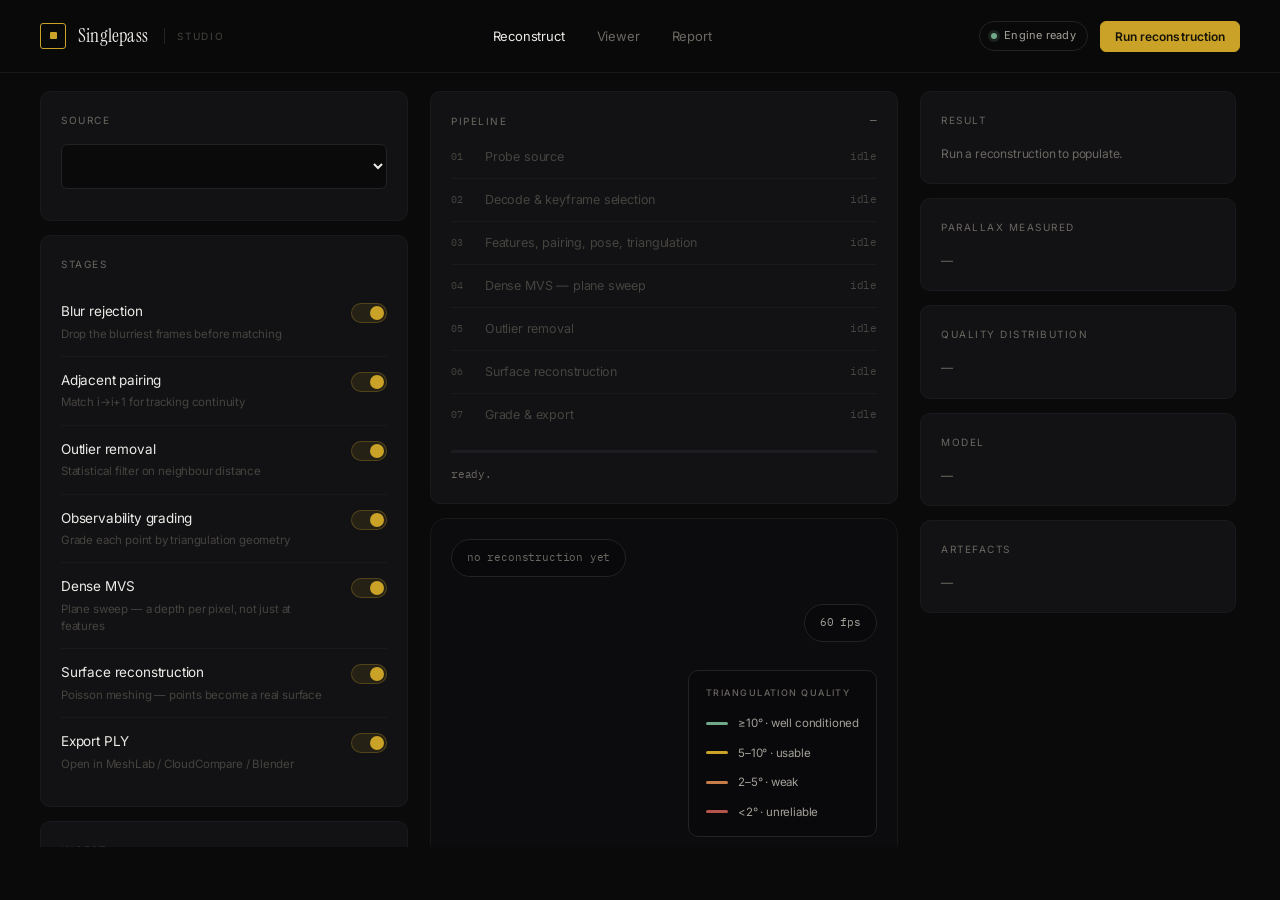
==== commit 7d49e686: "dense MVS via plane sweep + Poisson meshing; WebGL mesh rendering with lighting" ====
--- a/web/dashboard.html
+++ b/web/dashboard.html
@@ -96,6 +96,16 @@
           <div class="toggle-d">Grade each point by triangulation geometry</div></div>
         <div class="sw on"></div>
       </div>
+      <div class="toggle" data-k="do_dense">
+        <div><div class="toggle-t">Dense MVS</div>
+          <div class="toggle-d">Plane sweep — a depth per pixel, not just at features</div></div>
+        <div class="sw on"></div>
+      </div>
+      <div class="toggle" data-k="do_mesh">
+        <div><div class="toggle-t">Surface reconstruction</div>
+          <div class="toggle-d">Poisson meshing — points become a real surface</div></div>
+        <div class="sw on"></div>
+      </div>
       <div class="toggle" data-k="do_export_ply">
         <div><div class="toggle-t">Export PLY</div>
           <div class="toggle-d">Open in MeshLab / CloudCompare / Blender</div></div>
@@ -158,6 +168,17 @@
     </div>
     <div class="card">
       <div class="card-title">Render</div>
+      <div class="field" style="margin-bottom:16px">
+        <label class="field-label">Display</label>
+        <div class="seg" style="width:100%">
+          <button class="is-on" data-disp="mesh" style="flex:1">Surface</button>
+          <button data-disp="points" style="flex:1">Points</button>
+        </div>
+      </div>
+      <div class="field" style="margin-bottom:16px">
+        <label class="field-label">Shading <span class="accent mono" id="l-sh">lit</span></label>
+        <input type="range" class="rng" id="shade" min="0" max="100" value="100">
+      </div>
       <div class="field" style="margin-bottom:16px">
         <label class="field-label">Colour</label>
         <div class="seg" style="width:100%">
@@ -192,8 +213,10 @@
         <div class="stg" data-s="probe"><span class="stg-i">01</span><span>Probe source</span><span class="stg-s">idle</span></div>
         <div class="stg" data-s="ingest"><span class="stg-i">02</span><span>Decode &amp; keyframe selection</span><span class="stg-s">idle</span></div>
         <div class="stg" data-s="sfm"><span class="stg-i">03</span><span>Features, pairing, pose, triangulation</span><span class="stg-s">idle</span></div>
-        <div class="stg" data-s="cleanup"><span class="stg-i">04</span><span>Outlier removal</span><span class="stg-s">idle</span></div>
-        <div class="stg" data-s="export"><span class="stg-i">05</span><span>Grade &amp; export</span><span class="stg-s">idle</span></div>
+        <div class="stg" data-s="dense"><span class="stg-i">04</span><span>Dense MVS — plane sweep</span><span class="stg-s">idle</span></div>
+        <div class="stg" data-s="cleanup"><span class="stg-i">05</span><span>Outlier removal</span><span class="stg-s">idle</span></div>
+        <div class="stg" data-s="mesh"><span class="stg-i">06</span><span>Surface reconstruction</span><span class="stg-s">idle</span></div>
+        <div class="stg" data-s="export"><span class="stg-i">07</span><span>Grade &amp; export</span><span class="stg-s">idle</span></div>
       </div>
       <div class="bar" style="margin-top:14px"><span id="bar" style="width:0%;background:var(--accent)"></span></div>
       <div id="log" style="margin-top:12px">ready.</div>
@@ -230,6 +253,10 @@
       <div id="dist"><div class="dim" style="font-size:12px">—</div></div>
     </div>
     <div class="card">
+      <div class="card-title">Model</div>
+      <div id="model"><div class="dim" style="font-size:12px">—</div></div>
+    </div>
+    <div class="card">
       <div class="card-title">Artefacts</div>
       <div id="arte"><div class="dim" style="font-size:12px">—</div></div>
     </div>
@@ -242,7 +269,7 @@
 const $ = s => document.querySelector(s);
 const cfg = {
   do_blur_filter:true, also_adjacent:true, do_outlier_filter:true,
-  do_observability:true, do_export_ply:true,
+  do_observability:true, do_export_ply:true, do_dense:true, do_mesh:true,
   target_keyframes:30, max_width:960, blur_percentile:25,
   detector:'SIFT', pair_stride:6, fov_deg:78, ratio_test:0.75, mode:'incremental',
 };
@@ -386,13 +413,33 @@
      ${inc?`<span class="sep"></span><span><span class="dim">REPROJ</span> ${s.mean_reproj_px} px</span>`:''}
      <span class="sep"></span><span class="accent">${r.total_seconds}s</span>`;
 
+  const dn=r.dense, ms=r.mesh;
+  $('#model').innerHTML = (dn?
+      row('Dense points', (dn.points||0).toLocaleString(), 'var(--accent)') +
+      row('Densification', dn.densification_factor+'×') +
+      row('References used', `${dn.references_used}/${dn.references}`) +
+      row('Photo-consistency', dn.mean_ncc) : '') +
+    (ms && ms.triangles ?
+      row('Vertices', (ms.vertices||0).toLocaleString()) +
+      row('Triangles', (ms.triangles||0).toLocaleString(), 'var(--conf-high)') : '') +
+    (!dn && !ms ? '<div class="dim" style="font-size:12px">dense + mesh disabled</div>' : '');
+
   fetch('/api/cloud?path='+encodeURIComponent(r.viewer_json)).then(x=>x.json()).then(draw);
+  if (r.mesh_json) fetch('/api/cloud?path='+encodeURIComponent(r.mesh_json))
+    .then(x=>x.json()).then(m=>V.uploadMesh(m));
 }
 
 /* ── real-time WebGL viewer ── */
 import { createViewer } from '/web/gl.js';
 const V = createViewer($('#cv'));
 
+document.querySelectorAll('[data-disp]').forEach(b => b.onclick = () => {
+  document.querySelectorAll('[data-disp]').forEach(x=>x.classList.remove('is-on'));
+  b.classList.add('is-on');
+  if ((b.dataset.disp==='mesh') !== V.state.showMesh) V.toggleMesh();
+});
+$('#shade').oninput = e => { const v=+e.target.value/100; V.setShade(v);
+  $('#l-sh').textContent = v>0.66?'lit':v>0.2?'soft':'flat'; };
 document.querySelectorAll('[data-col]').forEach(b => b.onclick = () => {
   document.querySelectorAll('[data-col]').forEach(x=>x.classList.remove('is-on'));
   b.classList.add('is-on'); V.setMode(b.dataset.col);
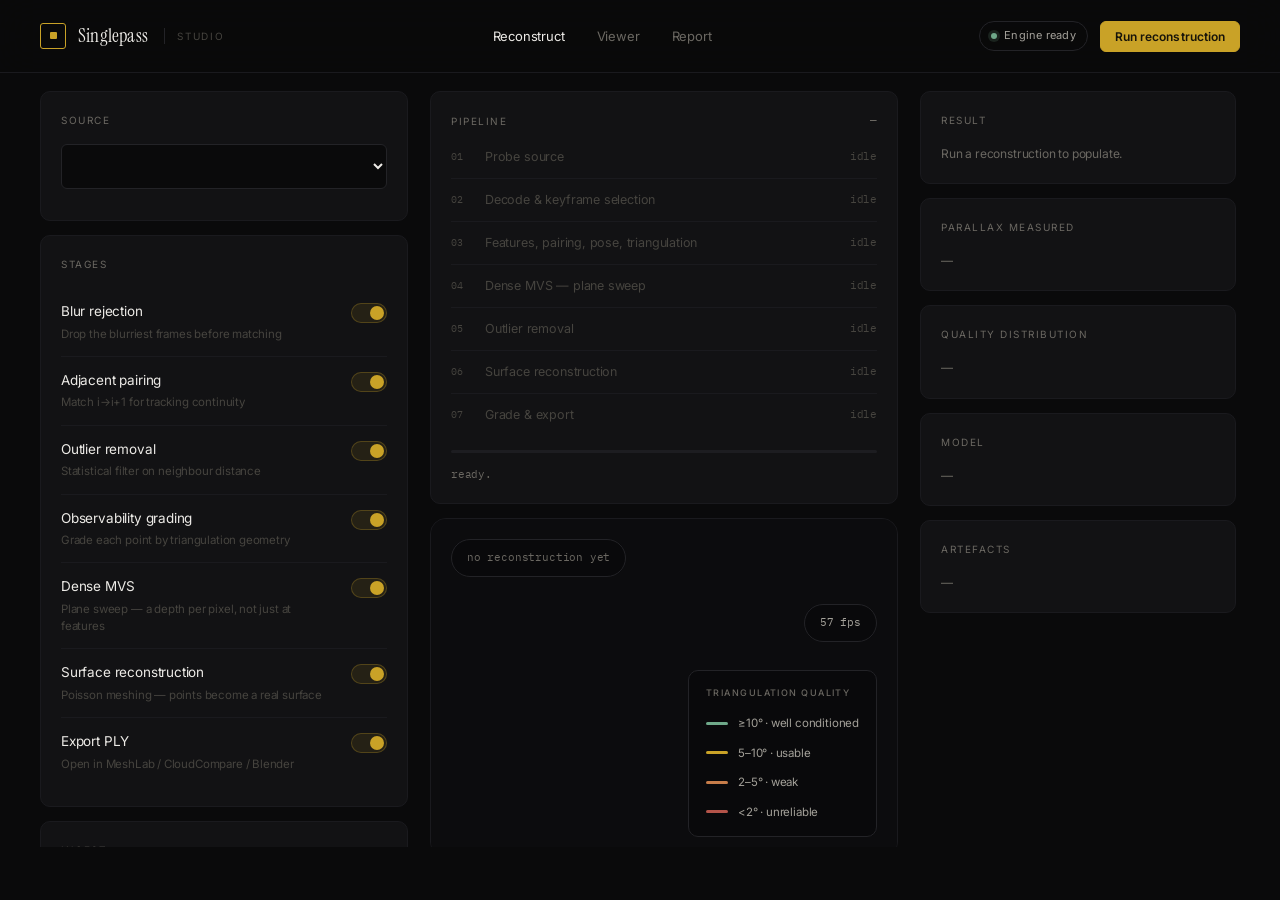
==== commit a26d416d: "MASt3R backend: feed-forward pointmaps as an alternative to classical SfM + MVS" ====
--- a/web/dashboard.html
+++ b/web/dashboard.html
@@ -134,12 +134,15 @@
       <div class="field" style="margin-bottom:16px">
         <label class="field-label">Reconstruction</label>
         <div class="seg" style="width:100%">
-          <button class="is-on" data-mode="incremental" style="flex:1">Incremental</button>
-          <button data-mode="pairwise" style="flex:1">Pairwise</button>
+          <button class="is-on" data-mode="incremental" style="flex:1">Classical</button>
+          <button data-mode="mast3r" style="flex:1">MASt3R</button>
+          <button data-mode="pairwise" style="flex:1">Naive</button>
         </div>
         <div class="toggle-d" style="margin-top:7px">
-          Incremental solves one global frame via tracks + PnP. Pairwise is the
-          naive baseline — 53 independent scenes at 53 scales.
+          <strong style="color:var(--text-2)">Classical</strong> — tracks + PnP + plane-sweep MVS.
+          <strong style="color:var(--accent)">MASt3R</strong> — feed-forward pointmaps, built for the
+          low-parallax case this footage is. <strong style="color:var(--text-2)">Naive</strong> — the
+          uncorrected pairwise baseline.
         </div>
       </div>
       <div class="field" style="margin-bottom:16px">
